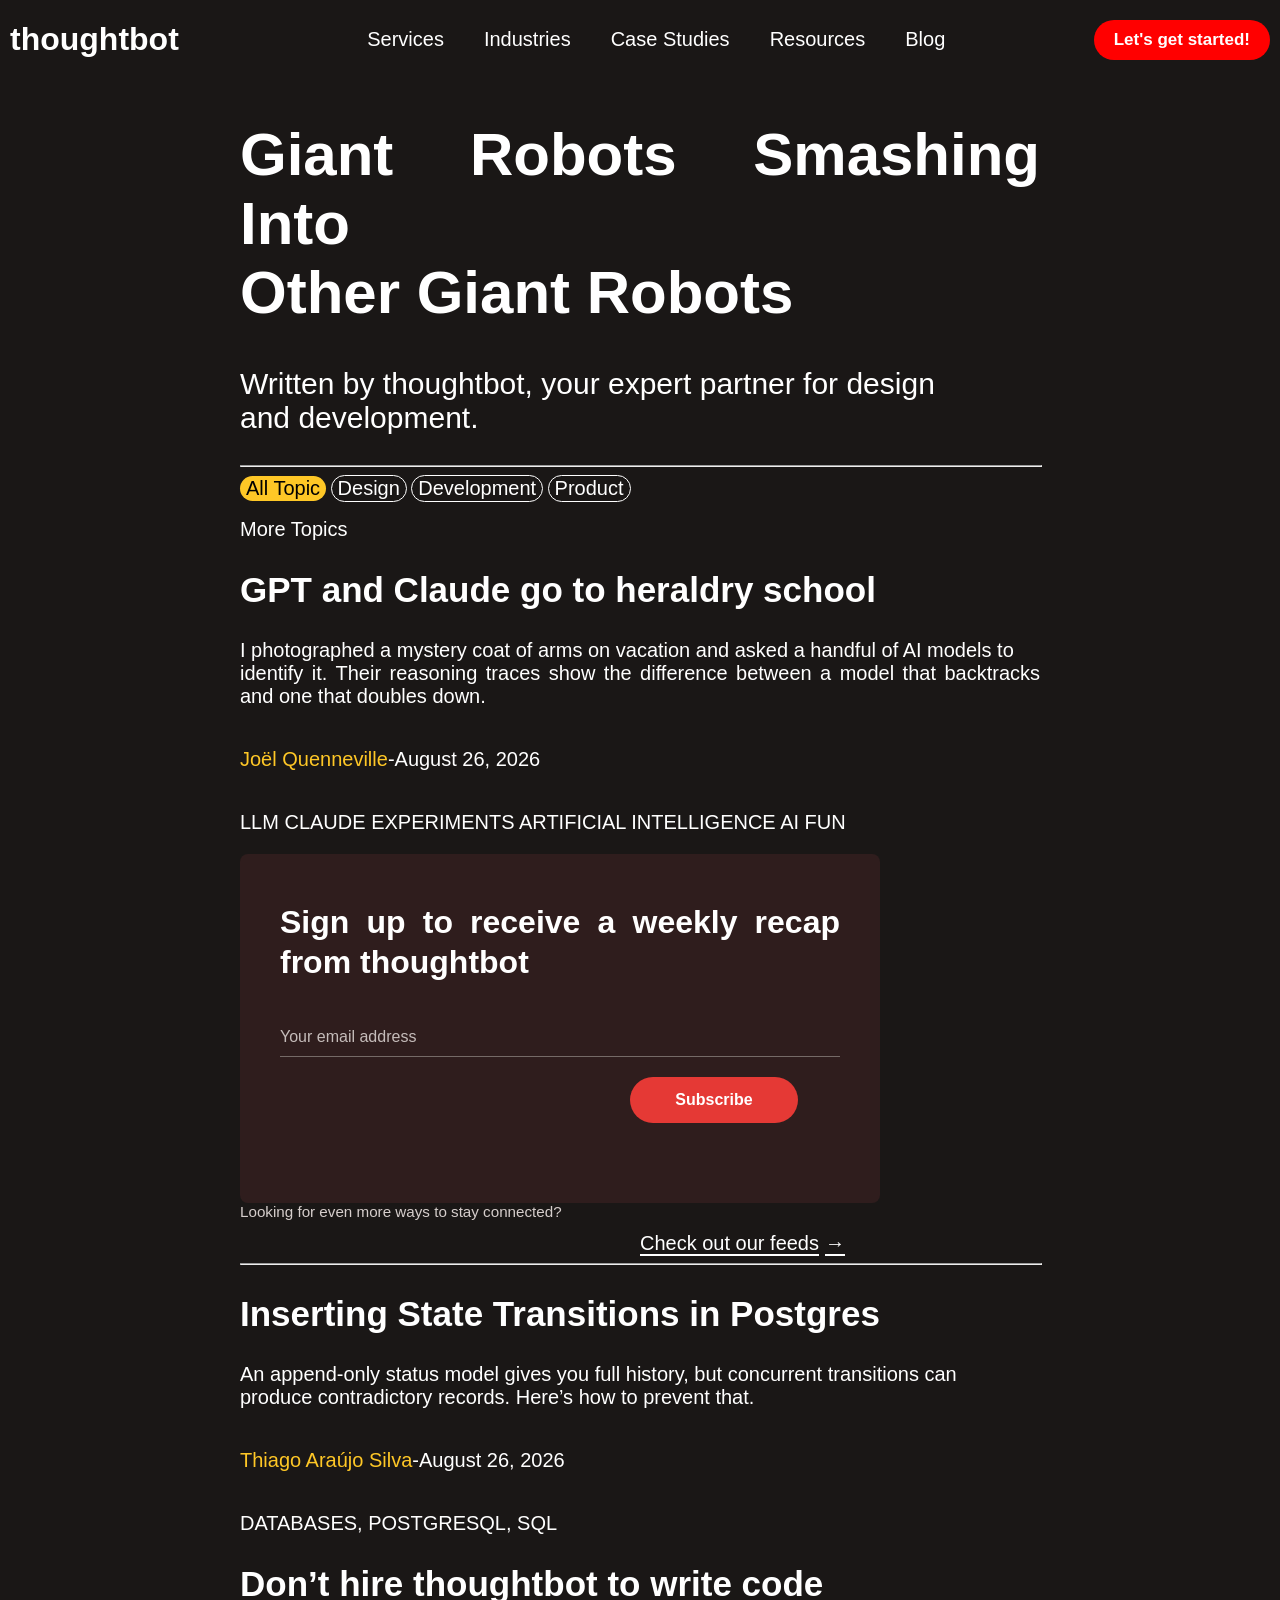
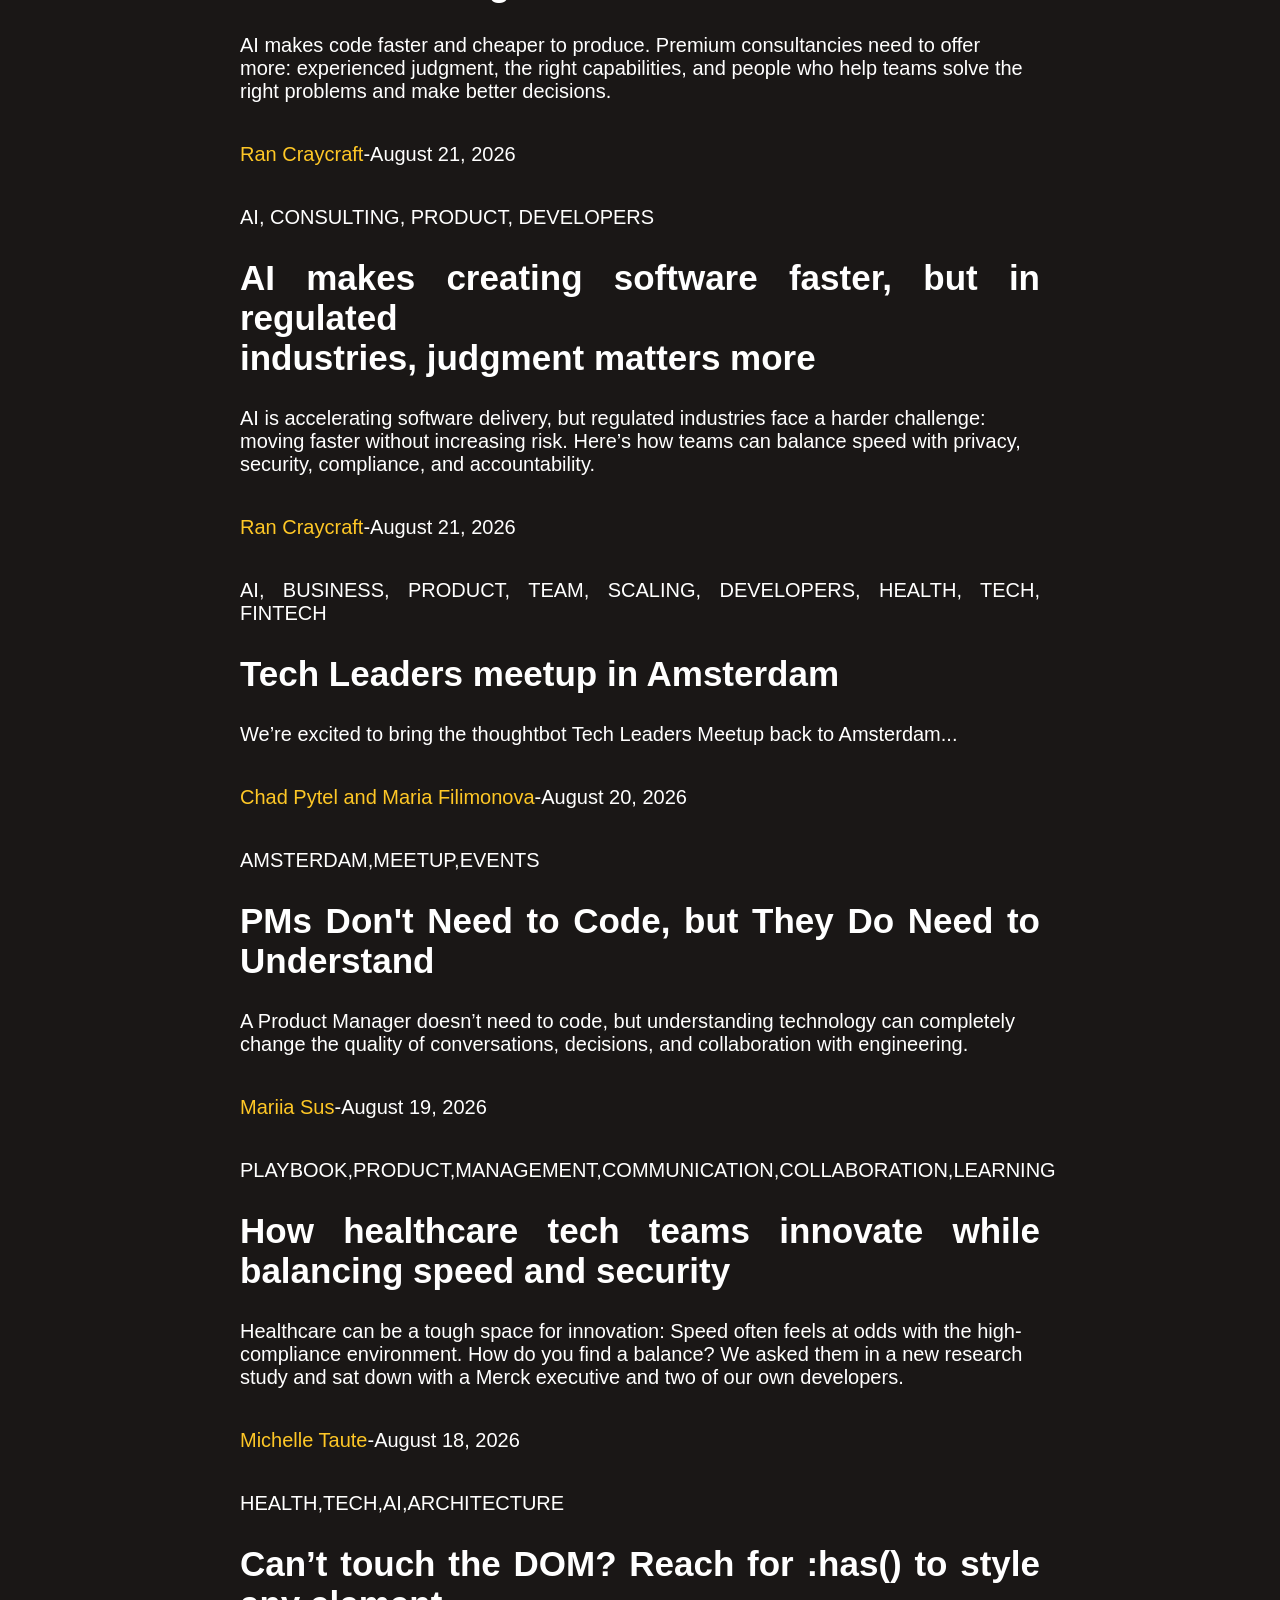
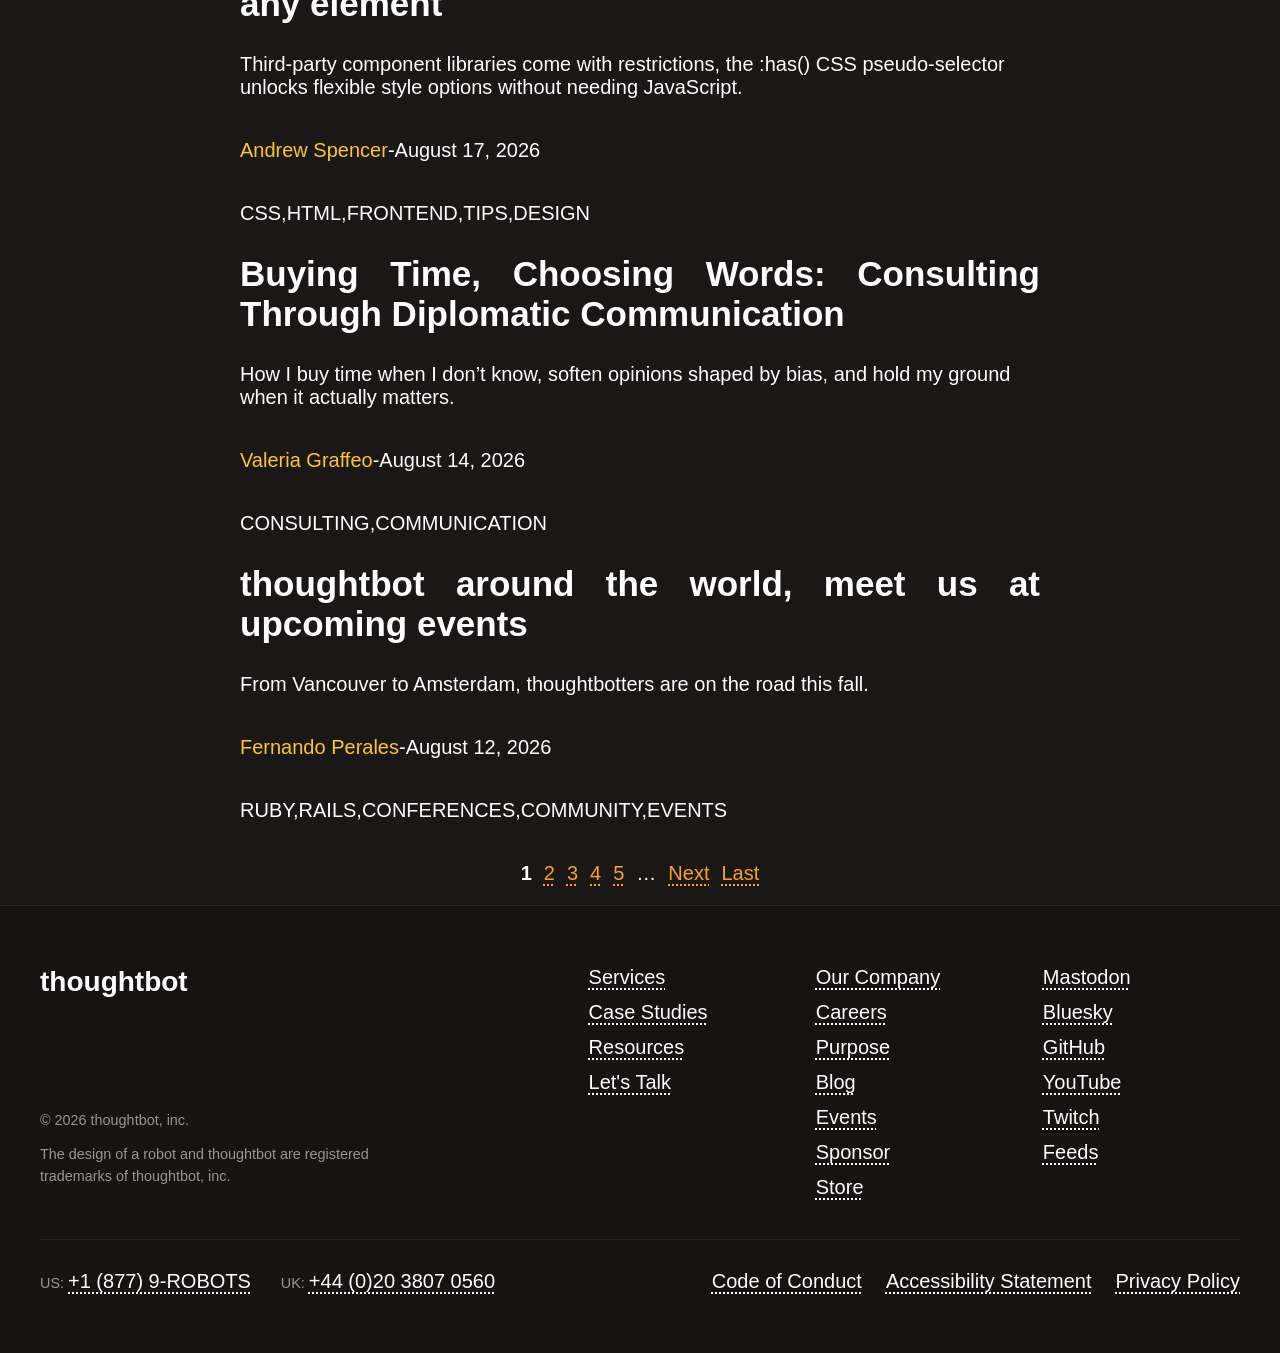
==== blog.html @ 61b196a9 "thoughtbot blog page" ====
<!DOCTYPE html>
<html lang="en">

<head>
  <meta charset="UTF-8">
  <meta name="viewport" content="width=device-width, initial-scale=1.0">
  <title>Document</title>
  <link rel="stylesheet" href="style.css">
</head>

<body>
  <header>
    <div class="header-icon">
      <h1>thoughtbot</h1>
    </div>
    <nav>
      <ul>
        <li><a href="#">Services</a></li>
        <li><a href="#">Industries</a></li>
        <li> <a href="#">Case Studies</a></li>
        <li> <a href="#">Resources</a></li>
        <li> <a href="./blog.html">Blog</a></li>
      </ul>
    </nav>
    <button class="header-bttn">Let's get started!</button>
  </header>
   <div class="container">
  <div class="blog-header">
    <h1>Giant Robots Smashing Into <br> Other Giant Robots</h1>
    <p>Written by thoughtbot, your expert partner for design <br>and development.</p>
  </div>
  <hr class="line">
  <div>
    <button class="blog-bttn1">All Topic</button>
    <button class="blog-bttn">Design</button>
    <button class="blog-bttn">Development</button>
    <button class="blog-bttn">Product</button>
    <p class="blog-txt"><a href="">More Topics</a></p>
  </div>
 
  <div>
    <h2 class="heraldry-txt">GPT and Claude go to heraldry school</h2>
    <p class="heraldry-txt-p">I photographed a mystery coat of arms on vacation and asked a handful of AI models to <br>
      identify it.
      Their reasoning traces show the difference between a model that backtracks and one that doubles down.</p>
    <div class="heraldry">
      <p class="heraldry-txt-0">Joël Quenneville</p>
      <p class="heraldry-txt1"> -August 26, 2026</p>
    </div>
    <p class="heraldry-txt2">LLM CLAUDE EXPERIMENTS ARTIFICIAL INTELLIGENCE AI FUN</p>
  </div>
  <div class="newsletter-card">
    <h2>Sign up to receive a weekly recap from thoughtbot</h2>

    <form class="signup-form">
      <div class="input-group">
        <label for="email" class="sr-only"></label>
        <input type="email" id="email" placeholder="Your email address">
      </div>
      <button type="submit" class="subscribe-btn">Subscribe</button>
    </form>
  </div>
  <div>

    <div class="feeds-footer">
      <span>Looking for even more ways to stay connected?</span>
      <a href="#" class="feeds-link">
        Check out our feeds <span class="arrow">&rarr;</span>
      </a>
    </div>
    <hr class="line2">

    <h2 class="transition-txt">Inserting State Transitions in Postgres</h2>
    <p class="transition-txt-p">An append-only status model gives you full history, but concurrent transitions can <br>
produce contradictory records. Here’s how to prevent that.</p>
    <div class="transition">
      <p class="transition-txt-0">Thiago Araújo Silva</p>
      <p class="transition-txt1"> -August 26, 2026</p>
    </div>
    <p class="heraldry-txt2">DATABASES, POSTGRESQL, SQL</p>

 <h2 class="transition-txt">Don’t hire thoughtbot to write code</h2>
    <p class="transition-txt-p">AI makes code faster and cheaper to produce. Premium consultancies need to offer <br>
more: experienced judgment, the right capabilities, and people who help teams solve the <br>
 right problems and make better decisions.</p>
    <div class="transition">
      <p class="transition-txt-0">Ran Craycraft</p>
      <p class="transition-txt1"> -August 21, 2026</p>
    </div>
    <p class="heraldry-txt2">AI, CONSULTING, PRODUCT, DEVELOPERS</p>

 <h2 class="transition-txt">AI makes creating software faster, but in regulated <br> industries, judgment matters more</h2>
    <p class="transition-txt-p">AI is accelerating software delivery, but regulated industries face a harder challenge: <br>
 moving faster without increasing risk. Here’s how teams can balance speed with privacy, <br>
 security, compliance, and accountability.</p>
    <div class="transition">
      <p class="transition-txt-0">Ran Craycraft</p>
      <p class="transition-txt1"> -August 21, 2026</p>
    </div>
    <p class="heraldry-txt2">AI, BUSINESS, PRODUCT, TEAM, SCALING, DEVELOPERS, HEALTH, TECH, FINTECH</p>

    <h2 class="transition-txt">Tech Leaders meetup in Amsterdam</h2>
    <p class="transition-txt-p">We’re excited to bring the thoughtbot Tech Leaders Meetup back to Amsterdam...</p>
    <div class="transition">
      <p class="transition-txt-0">Chad Pytel and Maria Filimonova </p>
      <p class="transition-txt1"> -August 20, 2026</p>
    </div>
    <p class="heraldry-txt2">AMSTERDAM,MEETUP,EVENTS</p>

    <h2 class="transition-txt">PMs Don't Need to Code, but They Do Need to Understand</h2>
    <p class="transition-txt-p">A Product Manager doesn’t need to code, but understanding technology can completely <br>
change the quality of conversations, decisions, and collaboration with engineering.
</p>
    <div class="transition">
      <p class="transition-txt-0">Mariia Sus</p>
      <p class="transition-txt1"> -August 19, 2026</p>
    </div>
    <p class="heraldry-txt2">PLAYBOOK,PRODUCT,MANAGEMENT,COMMUNICATION,COLLABORATION,LEARNING</p>

    <h2 class="transition-txt">How healthcare tech teams innovate while balancing speed and security</h2>
    <p class="transition-txt-p">Healthcare can be a tough space for innovation: Speed often feels at odds with the high- <br>
compliance environment. How do you find a balance? We asked them in a new research <br>
study and sat down with a Merck executive and two of our own developers.</p>
    <div class="transition">
      <p class="transition-txt-0">Michelle Taute</p>
      <p class="transition-txt1"> -August 18, 2026</p>
    </div>
    <p class="heraldry-txt2">HEALTH,TECH,AI,ARCHITECTURE</p>

    <h2 class="transition-txt">Can’t touch the DOM? Reach for :has() to style any element</h2>
    <p class="transition-txt-p">Third-party component libraries come with restrictions, the :has() CSS pseudo-selector <br>
 unlocks flexible style options without needing JavaScript.</p>
    <div class="transition">
      <p class="transition-txt-0">Andrew Spencer</p>
      <p class="transition-txt1"> -August 17, 2026</p>
    </div>
    <p class="heraldry-txt2">CSS,HTML,FRONTEND,TIPS,DESIGN</p>

    <h2 class="transition-txt">Buying Time, Choosing Words: Consulting Through Diplomatic Communication</h2>
    <p class="transition-txt-p">How I buy time when I don’t know, soften opinions shaped by bias, and hold my ground <br>
when it actually matters.</p>
    <div class="transition">
      <p class="transition-txt-0">Valeria Graffeo</p>
      <p class="transition-txt1"> -August 14, 2026</p>
    </div>
    <p class="heraldry-txt2">CONSULTING,COMMUNICATION</p>

    <h2 class="transition-txt">thoughtbot around the world, meet us at upcoming events</h2>
    <p class="transition-txt-p">From Vancouver to Amsterdam, thoughtbotters are on the road this fall.</p>
    <div class="transition">
      <p class="transition-txt-0">Fernando Perales</p>
      <p class="transition-txt1"> -August 12, 2026</p>
    </div>
    <p class="heraldry-txt2">RUBY,RAILS,CONFERENCES,COMMUNITY,EVENTS</p>
  </div>

  <nav class="pagination-container">
  <ul class="pagination">
    <li class="page-item active" aria-current="page">
      <span class="page-link">1</span>
    </li>
    <li class="page-item">
      <a href="#" class="page-link">2</a>
    </li>
    <li class="page-item">
      <a href="#" class="page-link">3</a>
    </li>
    <li class="page-item">
      <a href="#" class="page-link">4</a>
    </li>
    <li class="page-item">
      <a href="#" class="page-link">5</a>
    </li>
    <li class="page-item ellipsis" aria-hidden="true">
      <span>…</span>
    </li>
    <li class="page-item">
      <a href="#" class="page-link">Next</a>
    </li>
    <li class="page-item">
      <a href="#" class="page-link">Last</a>
    </li>
  </ul>
</nav>
 </div>
<footer class="site-footer">
  <div class="footer-container">
    <div class="footer-brand">
      <div class="brand-logo">
        <span class="brand-name">thoughtbot</span>
      </div>
      <div class="footer-legal">
        <p>&copy; 2026 thoughtbot, inc.</p>
        <p>The design of a robot and thoughtbot are registered trademarks of thoughtbot, inc.</p>
      </div>
    </div>

    <div class="footer-nav-columns">
      <ul class="footer-links">
        <li><a href="#">Services</a></li>
        <li><a href="#">Case Studies</a></li>
        <li><a href="#">Resources</a></li>
        <li><a href="#">Let's Talk</a></li>
      </ul>
      <ul class="footer-links">
        <li><a href="#">Our Company</a></li>
        <li><a href="#">Careers</a></li>
        <li><a href="#">Purpose</a></li>
        <li><a href="#">Blog</a></li>
        <li><a href="#">Events</a></li>
        <li><a href="#">Sponsor</a></li>
        <li><a href="#">Store</a></li>
      </ul>
      <ul class="footer-links">
        <li><a href="#">Mastodon</a></li>
        <li><a href="#">Bluesky</a></li>
        <li><a href="#">GitHub</a></li>
        <li><a href="#">YouTube</a></li>
        <li><a href="#">Twitch</a></li>
        <li><a href="#">Feeds</a></li>
      </ul>
    </div>
    <div class="footer-bottom-info">
      <div class="phone-numbers">
        <span>US: <a href="">+1 (877) 9-ROBOTS</a></span>
        <span>UK: <a href="">+44 (0)20 3807 0560</a></span>
      </div>
      <div class="policy-links">
        <a href="#">Code of Conduct</a>
        <a href="#">Accessibility Statement</a>
        <a href="#">Privacy Policy</a>
      </div>
    </div>

 
</footer>
</body>
</html>
---- style.css ----
body {
    background-color: rgb(64, 36, 36);
}

header {
    display: flex;
    justify-content: space-between;
    align-items: center;
    margin: 0px 10px;

}
.header-icon{
    color: white;
}

ul {
    display: flex;
    gap: 40px;
    text-decoration: none;
}

li, a {
    color: white;
    text-decoration: none;
    font-size: 20px;
    font-size: bold;
    list-style-type: none;
}

.header-bttn {
    background-color: red;
    border-radius: 30px;
    padding: 10px 20px 10px 20px;
    /* width: 150px; */
    color: white;
    font-weight: bold;
    border: none;
    font-size: 17px;

}
.container{
    width: 100%;
    text-align: left;
    margin-bottom: 20px;
    max-width: 800px;
    margin: 0 auto;
    text-align: justify;
}

.hero-section {
    color: white;
    display: flex;
    justify-content: space-between;
    padding: 20px;
    align-items: center;
}

.hero-section-txt {
    width: 600px;
    align-items: center;
}

.hero-section-txt1 {
    font-size: 50px;
    margin: 0;
}

.hero-section-txt2 {
    font-size: 25px;
}

.hero-section-bttn {
    background-color: red;
    border-radius: 30px;
    padding: 15px;
    width: 150px;
    color: white;
    font-weight: bold;
    border: none;
    font-size: 17px;
}

.hero-section-images {
    display: flex;
    align-items: center;
    gap: 20px;
    margin-left : 0px;
}

.image1 {
    height: 250px;
    width: 250px;
    user-select: none;

}

.hero-section-images1 {
    padding-bottom: 100px;
}
.hero-section-images1{
    margin: 0;
}.casehead{
    color: white;
    font-size: larger;
}
.casestudy-image{
display: flex;
font-size: 25px;
color: white;
}
.firstsection{
    background-color:#1f1313;
    display: flex;
    justify-content: space-between;
    gap: 60px;
}
.CloseKnit{
    width: 50%;
}
.CloseKnit-head{
    color: white;
}
.CloseKnit-bttn{
border-radius: 30px;
color: rgb(6, 57, 6);
}
.CloseKnit-bttn2{
    border-radius: 30px;
    border-color: rgb(40, 181, 209);
    background: transparent;
    color: rgb(61, 219, 243);
    border: 2px solid rgb(61, 216, 216);
    font-size: 20px;
    font-weight: 100;
}
.CloseKnit-txt{
    color: white;
    font-size: 20px;
}
.CloseKnit-txt3{
width: 50%;
color: white;
font-size:20px;
}
.person{
    display: flex;
    align-items: center;
    gap: 15px;
    margin-top: 30px;
}
.txt3-image{
    width: 70px;
    height: 70px;
    object-fit: cover;
    border-radius: 10px;
}
.txt3-image-info{
    margin: 0;
    font-size: 19px;
}
    .person-info p{
     margin: 5px 0 0;       
    font-size: 15px;   
}
.blog-header{
color: white;
font-size: 30px;
}
.blog-header p{
font-size: 30px;
}
.line{
    width: 100%;
}
.blog-bttn1{
    background-color: #fec726;
    color: black;
    border-radius: 30px;
    font-size: 20px;
    font-weight: 100px;
    border: none;
}
.blog-bttn{
border-radius: 30px;
    border-color: white;
    background: transparent;
    color:white;
    border: 1px solid white;
    font-size: 20px;
    font-weight: 100;
}
.blog-txt{
text-decoration: 5px dotted white;
}
.heraldry-txt{
color: white;
font-size:35px ;
}
.heraldry{
    display: flex;
}
.heraldry-txt-p{
color: white;
font-size: 20px;
font-weight: 100;
}

.heraldry-txt-0{
color: #fec726;
font-size: 20px;
}
.heraldry-txt1{
color: white;
font-size: 20px;
}
.heraldry-txt2{
color: white;
font-size: 20px;
font-weight: 500;
}
.newsletter-card{
 background-color: #2f1d1d;
  border-radius: 8px;
  padding: 48px 40px 32px;
  max-width: 640px;
  width: 100%;
  box-sizing: border-box;
}
.newsletter-card h2 {
  font-size: 2rem;
  font-weight: 700;
  line-height: 1.25;
  margin: 0 0 36px 0;
  color: #ffffff;
}
.signup-form {
  display: flex;
  align-items: flex-end;
  gap: 20px;
  margin-bottom: 48px;
}
.signup-form input[type="email"] {
  width: 100%;
  background: transparent;
  border: none;
  border-bottom: 1px solid #756a67;
  padding: 10px 0;
  font-size: 1rem;
  color: #ffffff;
  outline: none;
}

.signup-form input[type="email"]::placeholder {
  color: #c5bcba;
}

.signup-form input[type="email"]:focus {
  border-bottom-color: #ffffff;
}
.subscribe-btn {
  background-color: #e53935;
  color: #ffffff;
  border: none;
  border-radius: 24px;
  padding: 14px 28px;
  font-size: 1rem;
  font-weight: 600;
  cursor: pointer;
  white-space: nowrap;
}
.feeds-footer {
  display: flex;
  align-items: center;
  justify-content: space-between;
  flex-wrap: wrap;
  gap: 12px;
  font-size: 0.95rem;
  color: #d6cecc;
}
  .signup-form {
    flex-direction: column;
    align-items: stretch;
  }
  
  .subscribe-btn {
    width: 30%;
    margin-left: 350px;
  }

  .feeds-footer {
    flex-direction: column;
    align-items: flex-start;
  }
  .feeds-link {
  color: #ffffff;
  text-decoration: underline;
  text-underline-offset: 4px;
  display: inline-flex;
  align-items: center;
  gap: 6px;
  font-weight: 500;
  margin:0px 0px 0px 400px;
}
.line2{
    width: 100%;
}
.transition-txt{
color: white;
font-size:35px ;
}
.transition{
    display: flex;
}
.transition-txt-p{
color: white;
font-size: 20px;
font-weight: 100;
}
.transition-txt-0{
color: #fec726;
font-size: 20px;
}
.transition-txt1{
color: white;
font-size: 20px;
}
.transition-txt2{
color: white;
font-size: 20px;
font-weight: 500;
}
.pagination-container {
  display: flex;
  justify-content: center;
  padding: 20px 0;
}
.pagination {
  display: flex;
  align-items: center;
  list-style: none;
  margin: 0;
  padding: 0;
  gap: 12px;
}
.page-item {
  display: inline-flex;
  align-items: center;
}
.page-link {
  color: #f7a223; 
  text-decoration: underline;
  text-decoration-style: dotted; 
  text-underline-offset: 4px;
  font-size: 1.25rem;
  font-weight: 500;
}
.page-item.active .page-link {
  color: white;
  text-decoration: none;
  font-weight: 700;
  cursor: default;
}
body {
  background-color: #1a1716;
  font-family: -apple-system, BlinkMacSystemFont, "Segoe UI", Roboto, Helvetica, Arial, sans-serif;
  color: #c5bcba;
  margin: 0;
}

.site-footer {
  background-color: #161312;
  border-top: 1px solid #2d2624;
  padding: 60px 40px;
  color: #ffffff;
}

.footer-container {
  max-width: 1200px;
  margin: 0 auto;
  display: grid;
  grid-template-columns: 1.5fr 2fr;
  grid-template-rows: auto auto;
  gap: 40px 60px;
}
.footer-brand {
  display: flex;
  flex-direction: column;
  justify-content: space-between;
}

.brand-logo {
  display: flex;
  align-items: center;
  gap: 12px;
  font-size: 1.75rem;
  font-weight: 700;
  color: #ffffff;
  margin-bottom: 40px;
}

.footer-legal p {
  margin: 0 0 12px 0;
  font-size: 0.9rem;
  line-height: 1.5;
  color: #9e9390;
  max-width: 380px;
}
.footer-nav-columns {
  display: grid;
  grid-template-columns: repeat(3, 1fr);
  gap: 30px;
}

.footer-links {
  list-style: none;
  margin: 0;
  padding: 0;
  display: flex;
  flex-direction: column;
  gap: 12px;
}

.footer-links a {
  color: #ffffff;
  text-decoration: underline;
  text-decoration-style: dotted;
  text-underline-offset: 4px;
  font-size: 0.95srem;
}

.footer-links a:hover {
  opacity: 0.7;
}
.footer-bottom-info {
  grid-column: 1 / -1;
  display: flex;
  justify-content: space-between;
  align-items: center;
  border-top: 1px solid #2d2624;
  padding-top: 30px;
  font-size: 0.9rem;
  flex-wrap: wrap;
  gap: 20px;
}

.phone-numbers {
  display: flex;
  gap: 30px;
}

.phone-numbers span {
  color: #9e9390;
}

.phone-numbers a {
  color: #ffffff;
  text-decoration: underline;
  text-decoration-style: dotted;
  text-underline-offset: 4px;
}

.policy-links {
  display: flex;
  gap: 24px;
  flex-wrap: wrap;
}

.policy-links a {
  color: #ffffff;
  text-decoration: underline;
  text-decoration-style: dotted;
  text-underline-offset: 4px;
}
 {
  .footer-container {
    grid-template-columns: 1fr;
    gap: 40px;
  }
  
  .footer-nav-columns {
    grid-template-columns: repeat(2, 1fr);
  }
  
  .footer-bottom-info {
    flex-direction: column;
    align-items: flex-start;
  }
}
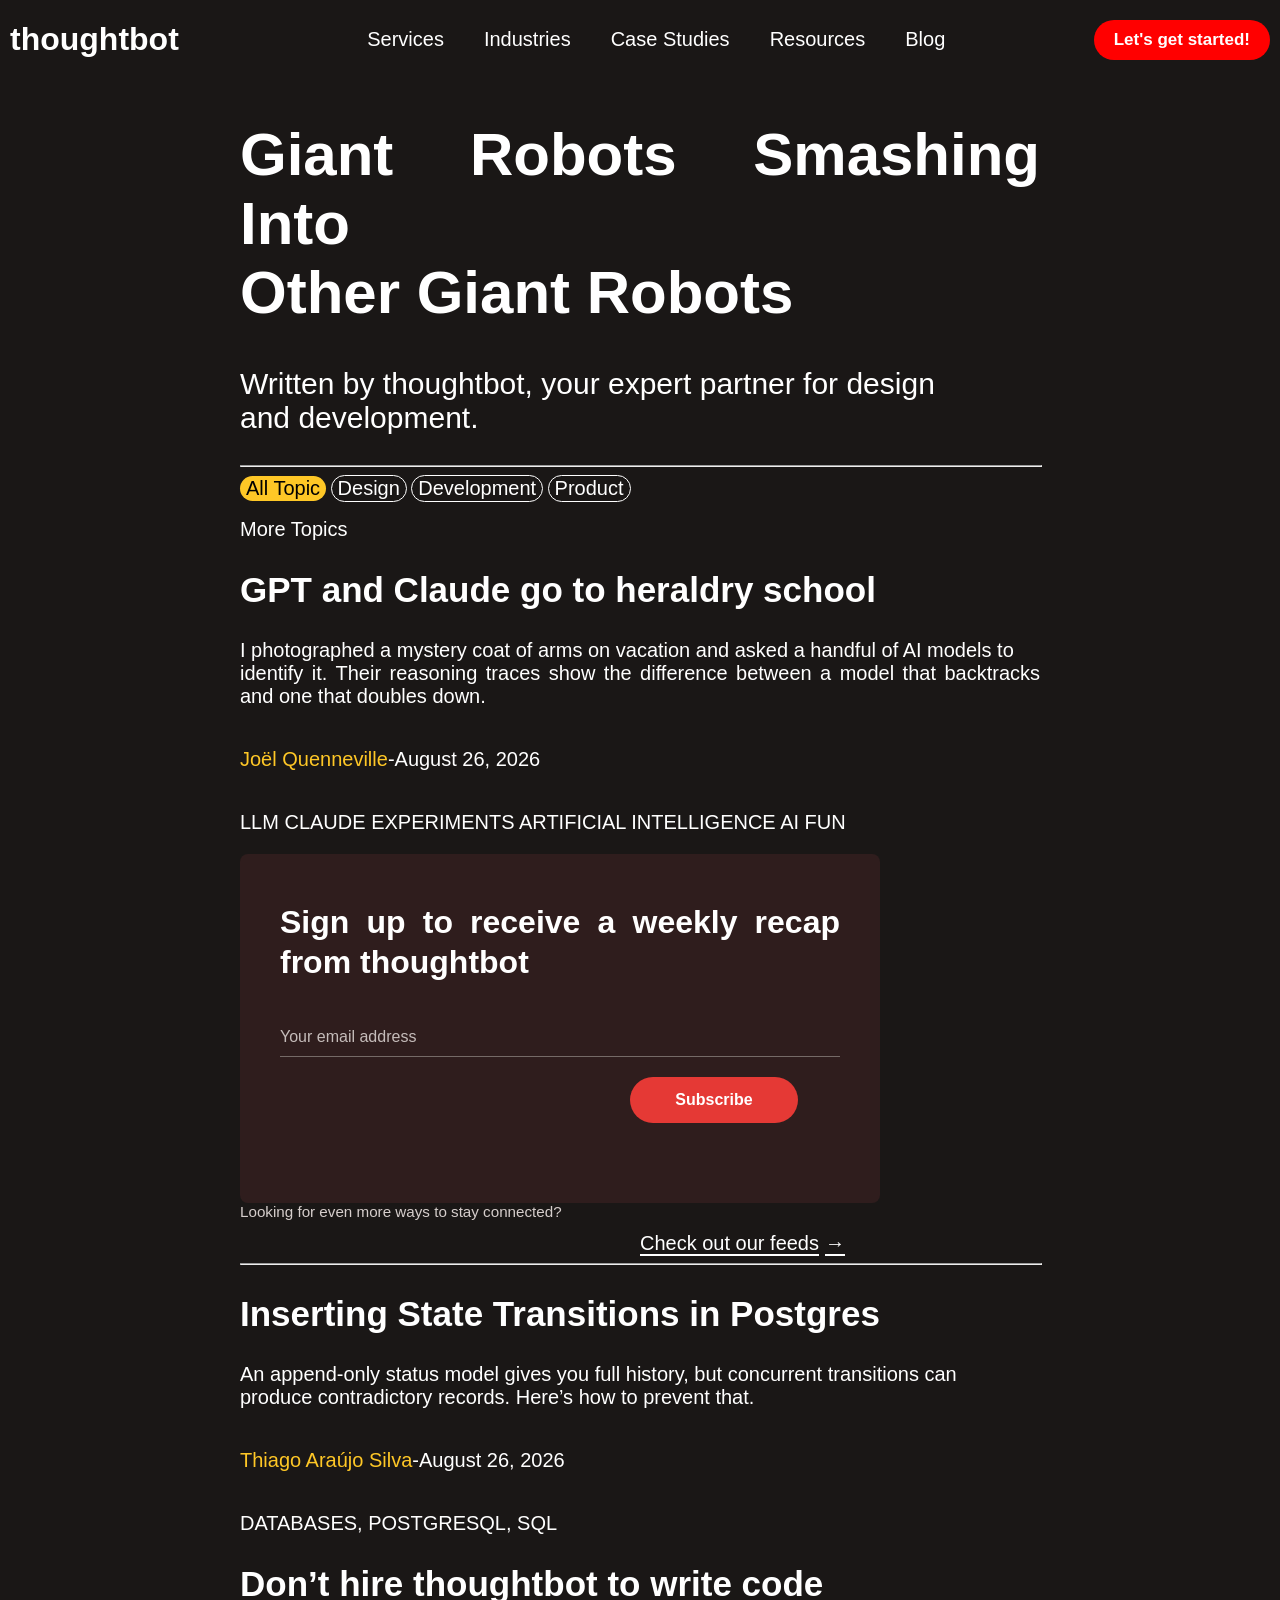
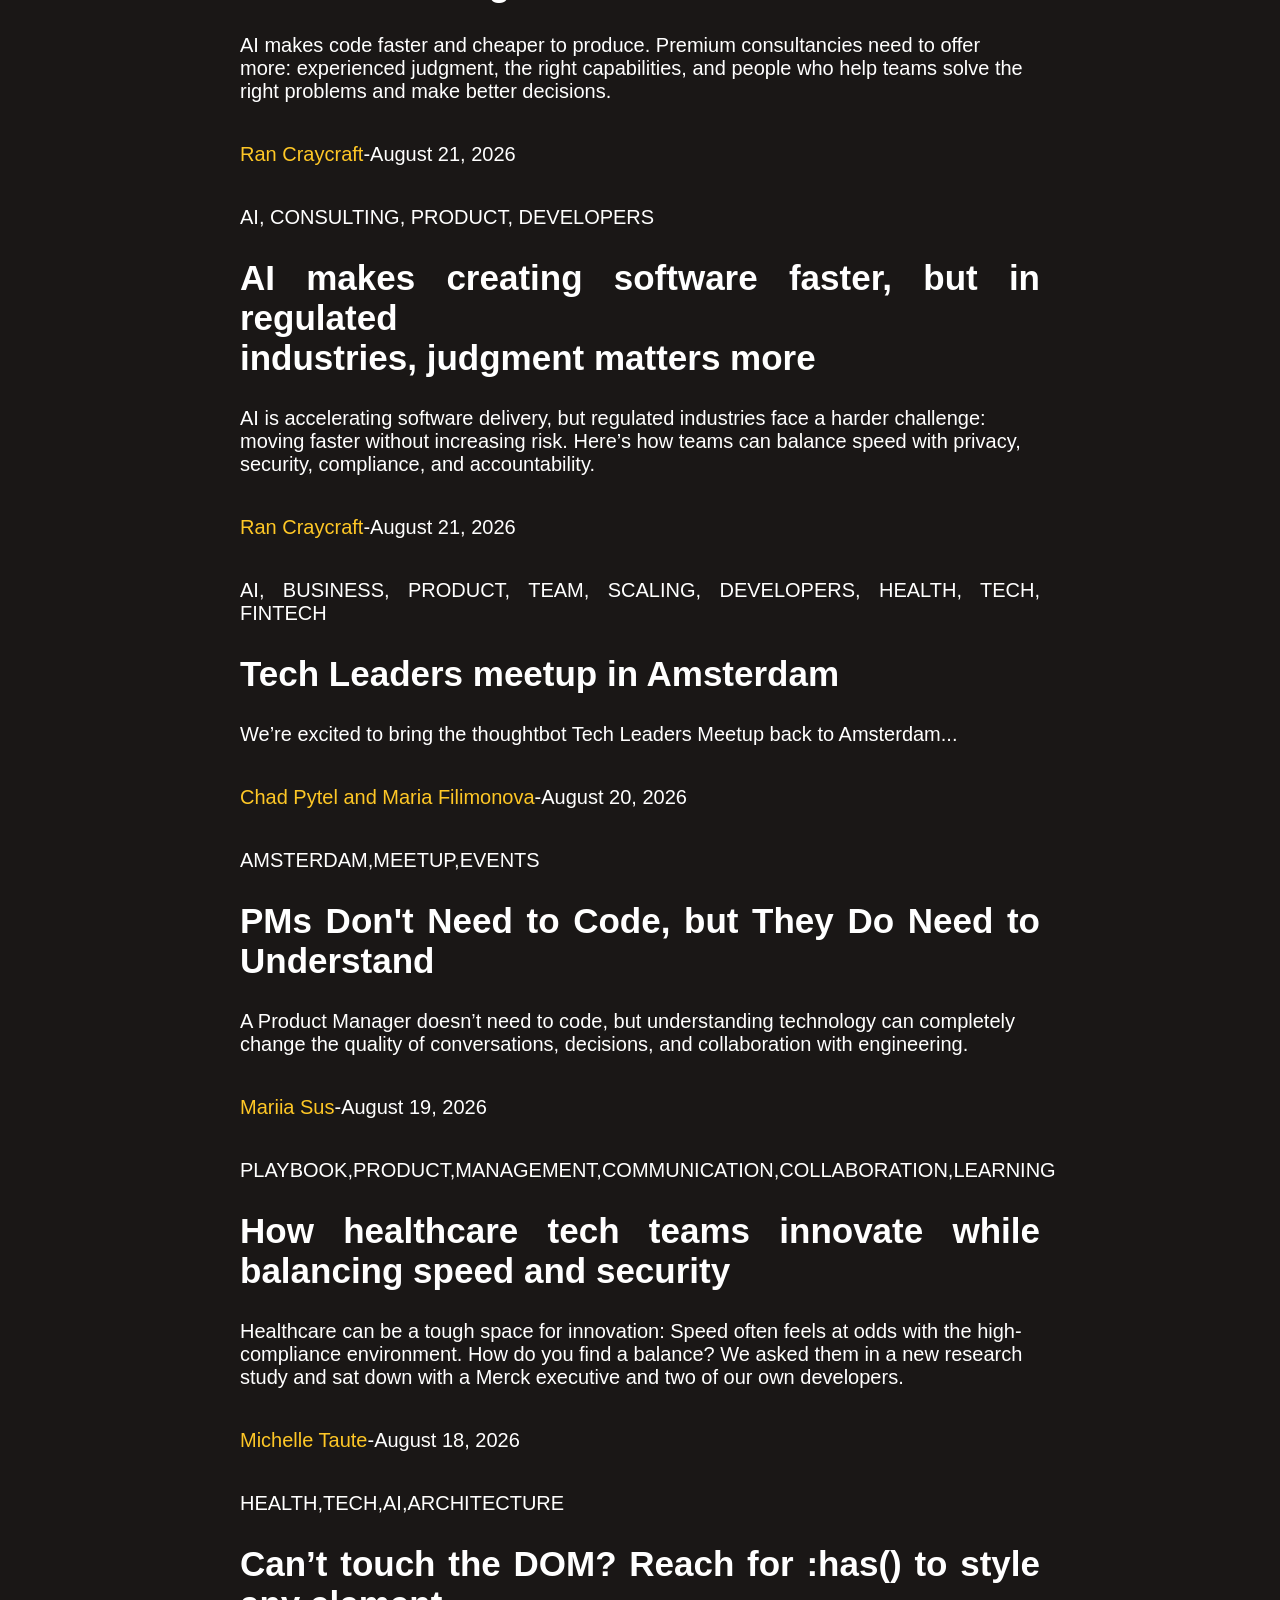
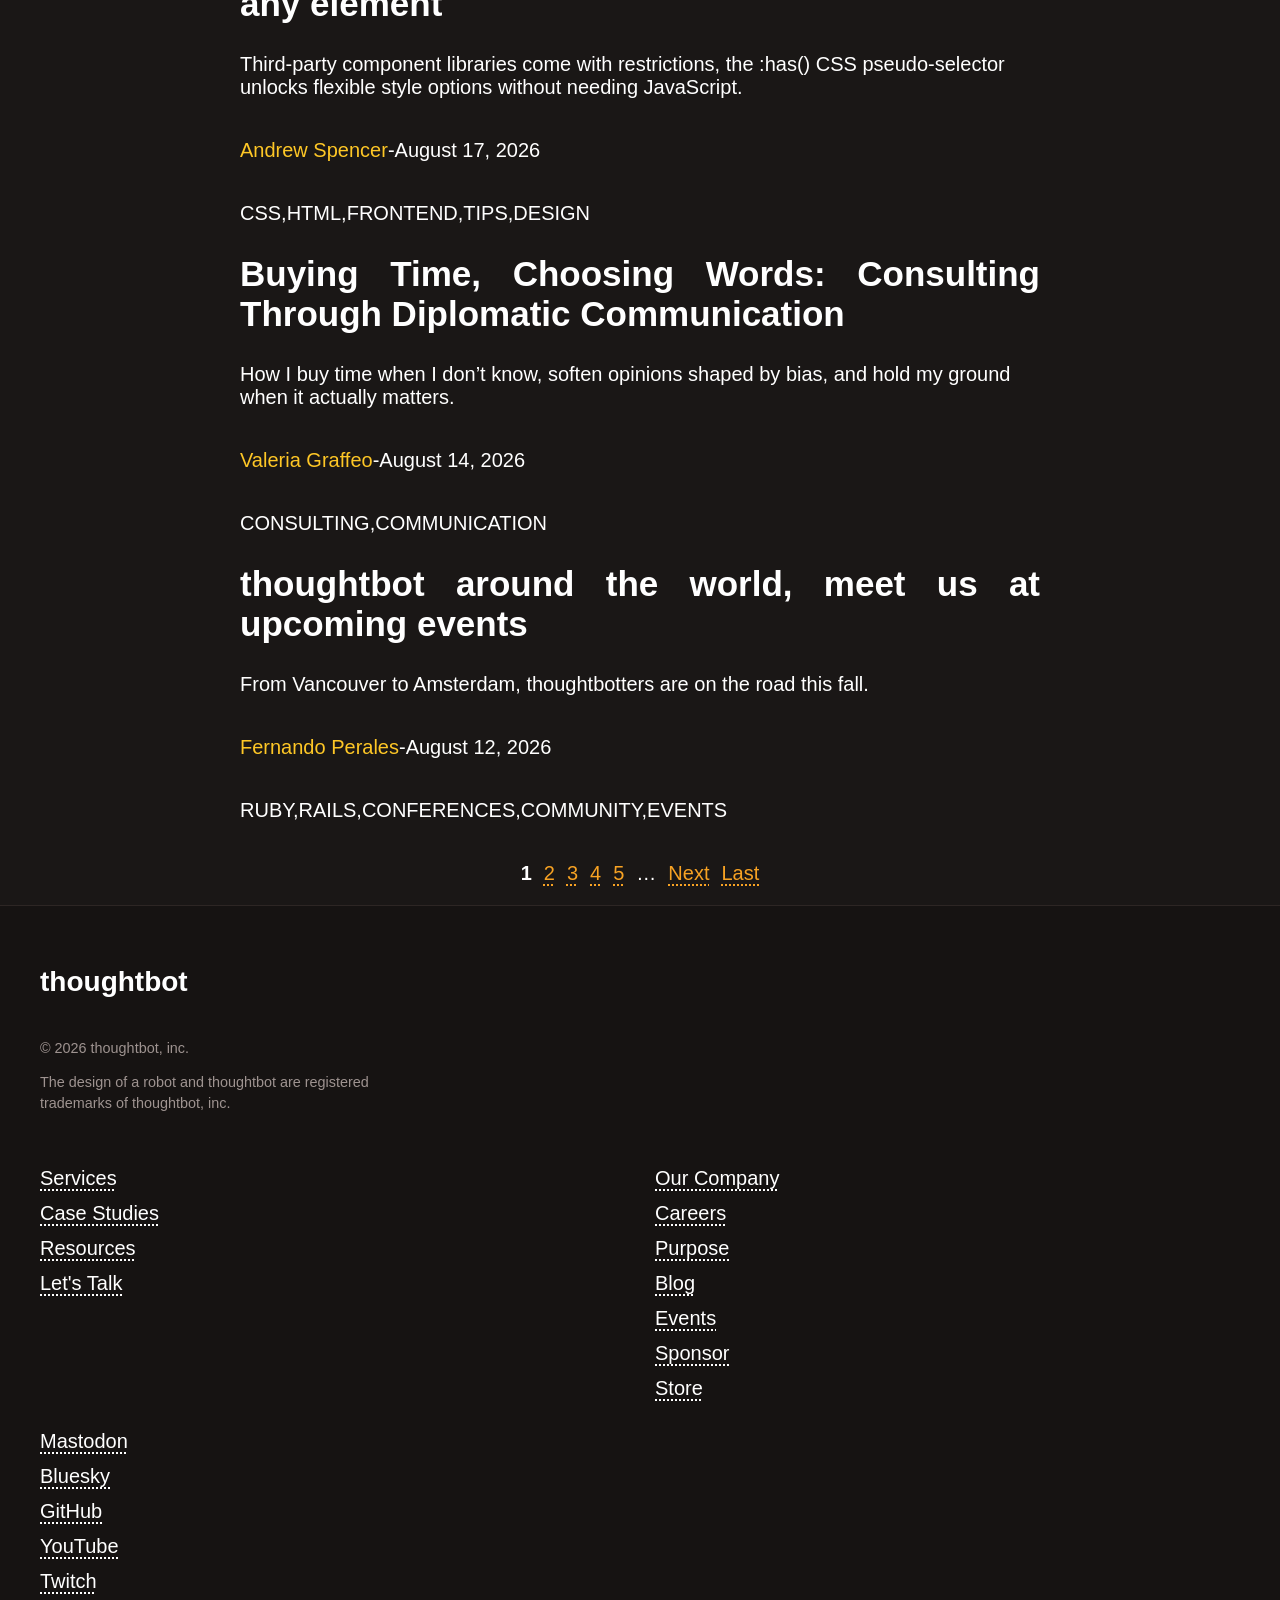
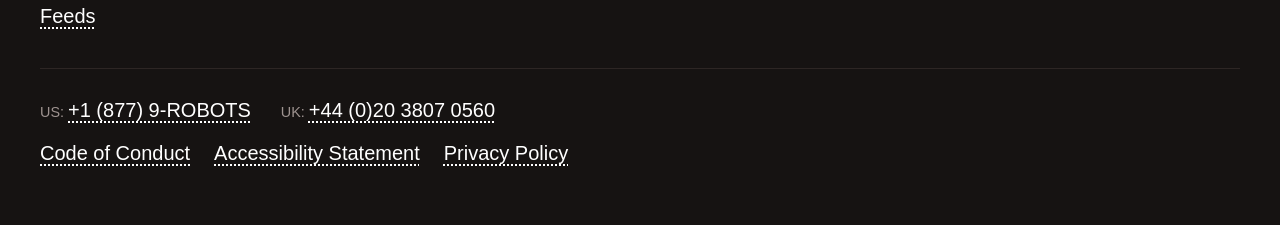
==== commit f0bc9b81: "removed an error under style.css" ====
--- a/blog.html
+++ b/blog.html
@@ -4,7 +4,7 @@
 <head>
   <meta charset="UTF-8">
   <meta name="viewport" content="width=device-width, initial-scale=1.0">
-  <title>Document</title>
+  <title>Blog page</title>
   <link rel="stylesheet" href="style.css">
 </head>
 
--- a/style.css
+++ b/style.css
@@ -471,7 +471,7 @@
   text-decoration-style: dotted;
   text-underline-offset: 4px;
 }
- {
+ 
   .footer-container {
     grid-template-columns: 1fr;
     gap: 40px;
@@ -485,4 +485,3 @@
     flex-direction: column;
     align-items: flex-start;
   }
-}
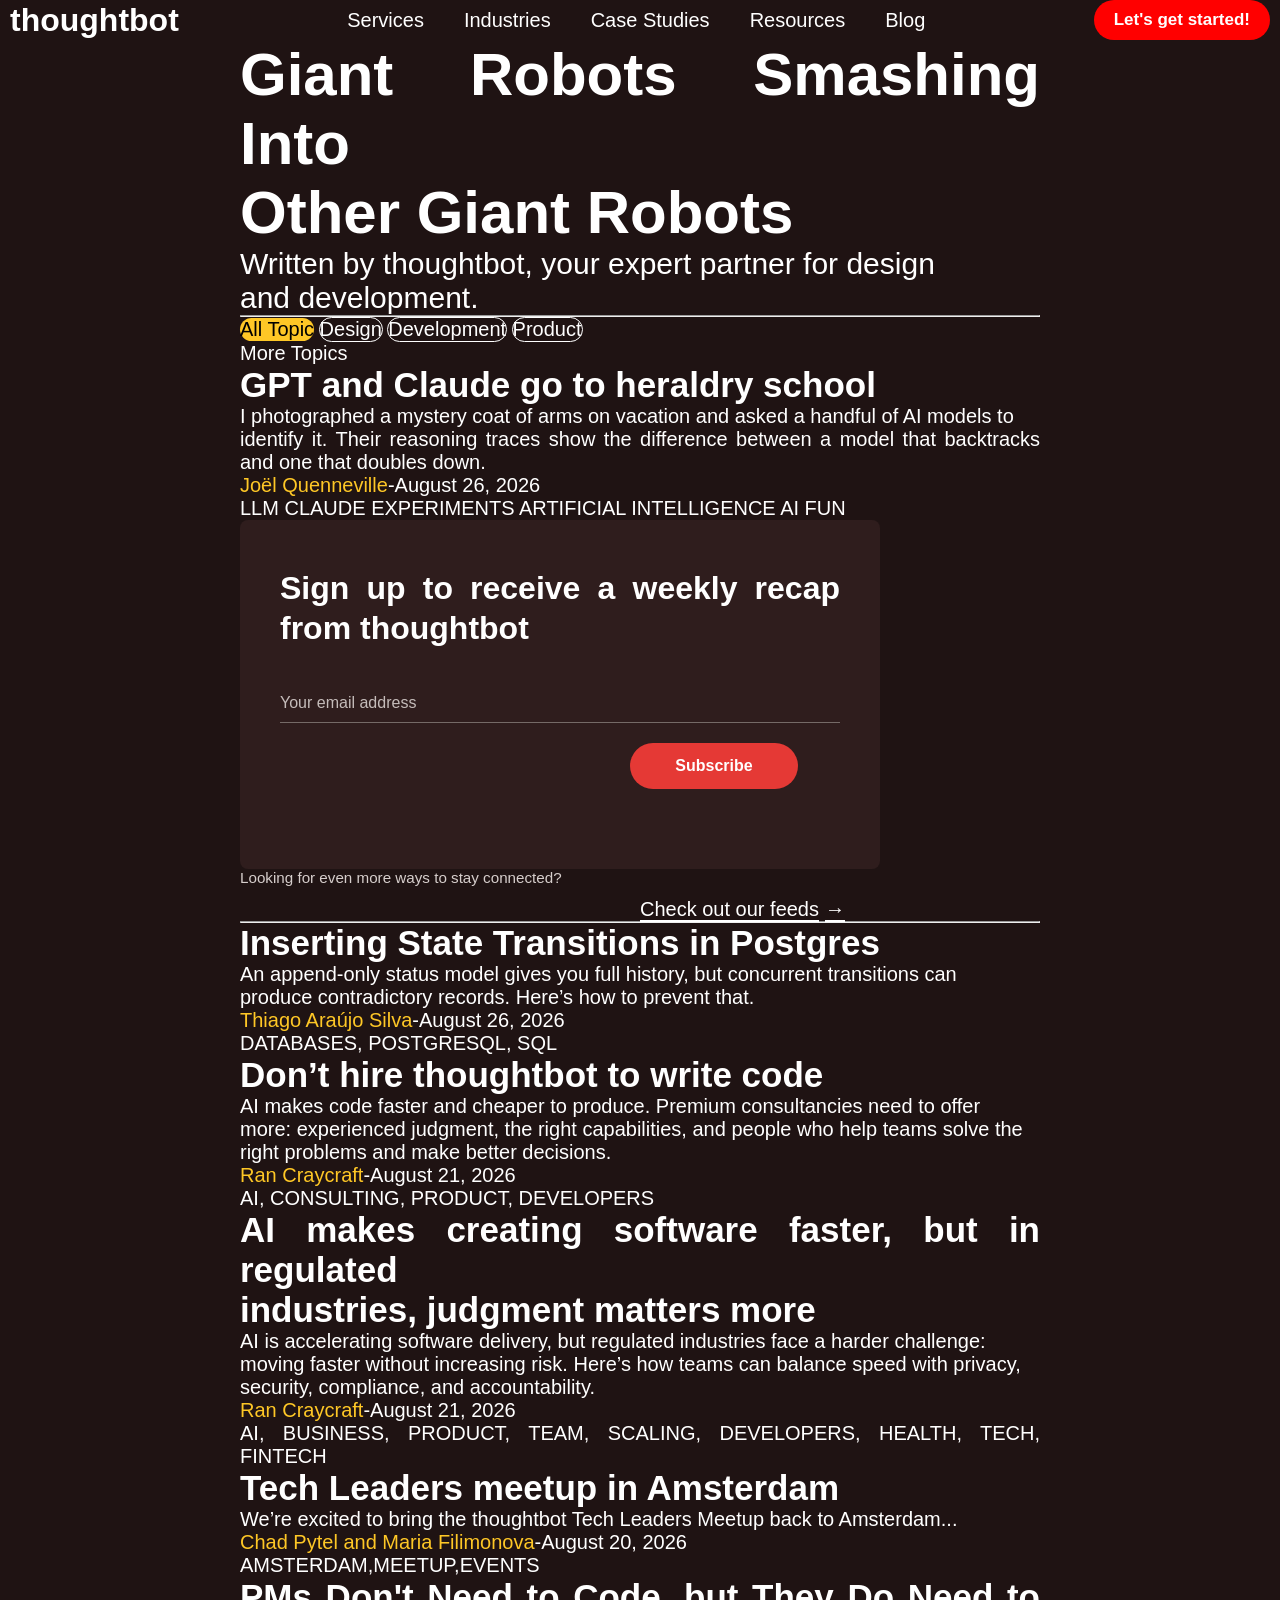
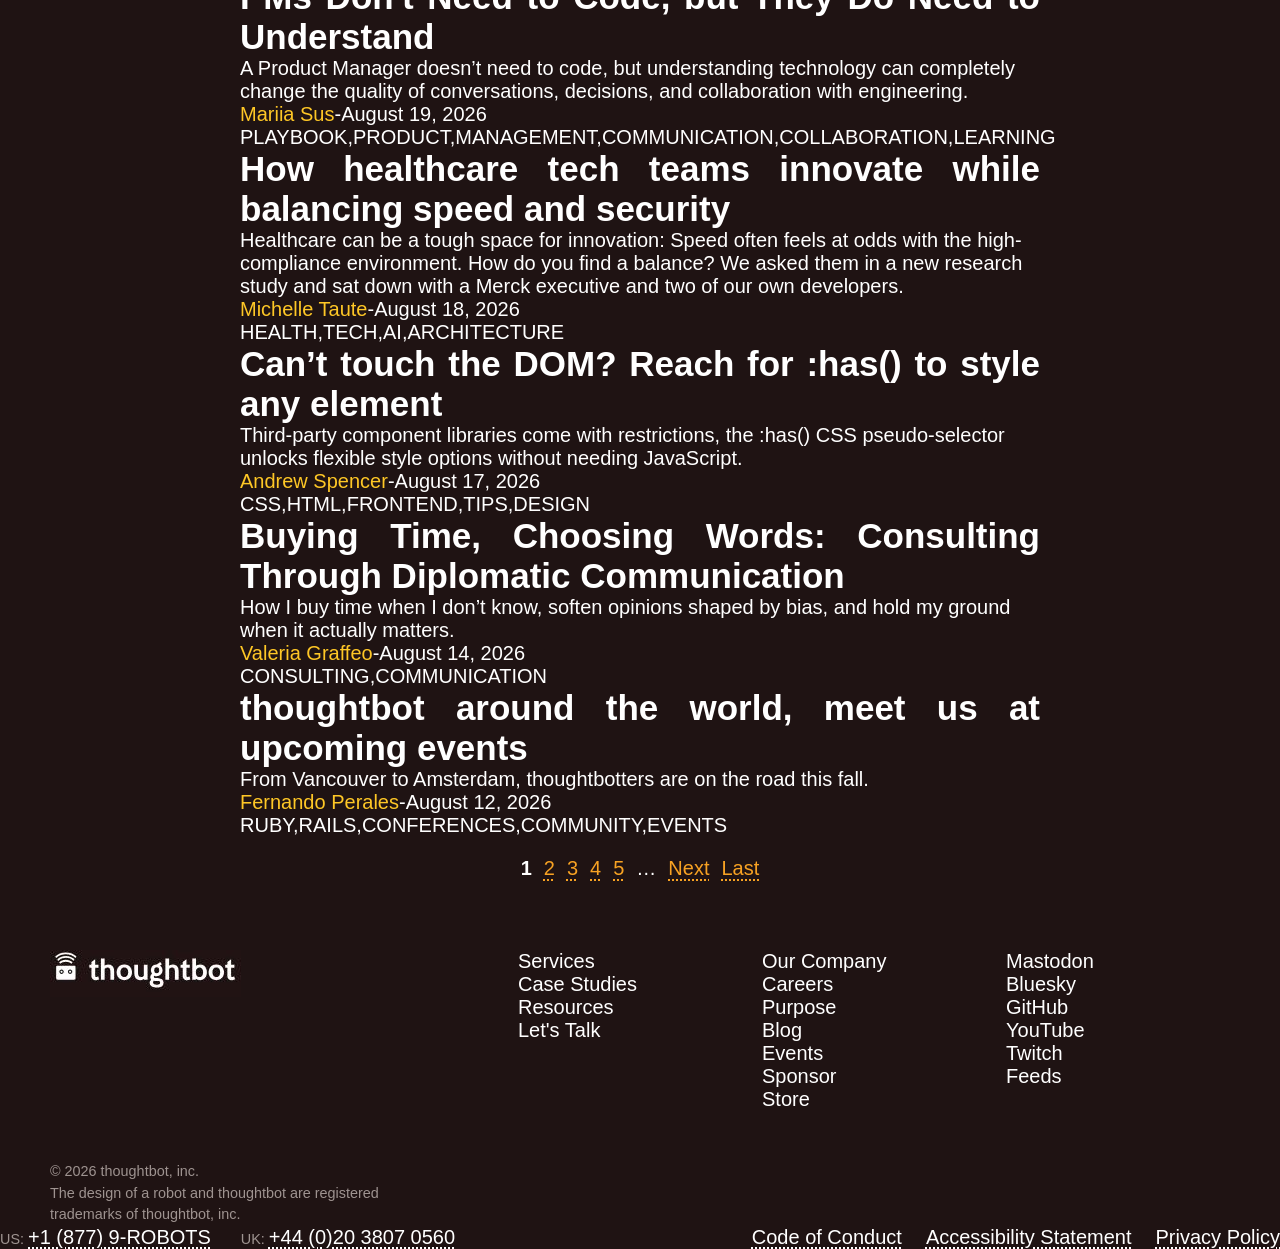
==== commit 08fea2b0: "footer editing" ====
--- a/blog.html
+++ b/blog.html
@@ -183,44 +183,41 @@
   </ul>
 </nav>
  </div>
-<footer class="site-footer">
-  <div class="footer-container">
-    <div class="footer-brand">
-      <div class="brand-logo">
-        <span class="brand-name">thoughtbot</span>
-      </div>
-      <div class="footer-legal">
-        <p>&copy; 2026 thoughtbot, inc.</p>
+ 
+ <footer>
+  <div class="parentdiv">
+    <div class="childdiv1">
+      <img src="./images/image.JPG" alt="">
+    </div>
+    <div class="childdiv2">
+      <a href="#">Services</a>
+      <a href="#">Case Studies</a>
+      <a href="#">Resources</a>
+      <a href="#">Let's Talk</a>
+    </div>
+    <div class="childdiv3">
+      <a href="#">Our Company</a>
+      <a href="#">Careers</a>
+      <a href="#">Purpose</a>
+      <a href="#">Blog</a>
+      <a href="#">Events</a>
+      <a href="#">Sponsor</a>
+      <a href="#">Store</a>
+    </div>
+    <div class="childdiv4">
+      <a href="#">Mastodon</a>
+<a href="#">Bluesky</a>
+<a href="#">GitHub</a>
+<a href="#">YouTube</a>
+<a href="#">Twitch</a>
+<a href="#">Feeds</a>
+    </div>
+  </div>
+  <div class="trademark">
+        <p>© 2026 thoughtbot, inc.</p>
         <p>The design of a robot and thoughtbot are registered trademarks of thoughtbot, inc.</p>
       </div>
-    </div>
-
-    <div class="footer-nav-columns">
-      <ul class="footer-links">
-        <li><a href="#">Services</a></li>
-        <li><a href="#">Case Studies</a></li>
-        <li><a href="#">Resources</a></li>
-        <li><a href="#">Let's Talk</a></li>
-      </ul>
-      <ul class="footer-links">
-        <li><a href="#">Our Company</a></li>
-        <li><a href="#">Careers</a></li>
-        <li><a href="#">Purpose</a></li>
-        <li><a href="#">Blog</a></li>
-        <li><a href="#">Events</a></li>
-        <li><a href="#">Sponsor</a></li>
-        <li><a href="#">Store</a></li>
-      </ul>
-      <ul class="footer-links">
-        <li><a href="#">Mastodon</a></li>
-        <li><a href="#">Bluesky</a></li>
-        <li><a href="#">GitHub</a></li>
-        <li><a href="#">YouTube</a></li>
-        <li><a href="#">Twitch</a></li>
-        <li><a href="#">Feeds</a></li>
-      </ul>
-    </div>
-    <div class="footer-bottom-info">
+       <div class="footer-bottom-info">
       <div class="phone-numbers">
         <span>US: <a href="">+1 (877) 9-ROBOTS</a></span>
         <span>UK: <a href="">+44 (0)20 3807 0560</a></span>
@@ -232,7 +229,6 @@
       </div>
     </div>
 
- 
-</footer>
+ </footer>
 </body>
 </html>
--- a/style.css
+++ b/style.css
@@ -1,5 +1,14 @@
+*{
+  padding: 0;
+  margin: 0;
+  box-sizing: border-box;
+}
 body {
-    background-color: rgb(64, 36, 36);
+  background-color: #1f1313;
+  font-family: -apple-system, BlinkMacSystemFont, "Segoe UI", Roboto, Helvetica, Arial, sans-serif;
+  color: #c5bcba;
+  margin: 0;
+
 }
 
 header {
@@ -360,128 +369,69 @@
   font-weight: 700;
   cursor: default;
 }
-body {
-  background-color: #1a1716;
-  font-family: -apple-system, BlinkMacSystemFont, "Segoe UI", Roboto, Helvetica, Arial, sans-serif;
-  color: #c5bcba;
-  margin: 0;
-}
-
-.site-footer {
-  background-color: #161312;
-  border-top: 1px solid #2d2624;
-  padding: 60px 40px;
-  color: #ffffff;
-}
-
-.footer-container {
-  max-width: 1200px;
-  margin: 0 auto;
-  display: grid;
-  grid-template-columns: 1.5fr 2fr;
-  grid-template-rows: auto auto;
-  gap: 40px 60px;
-}
-.footer-brand {
-  display: flex;
+
+.parentdiv{
+  display: flex;
+  margin: 50px;
+  gap: 20px;
+}
+.childdiv1{
+  width: 40%;
+
+}
+.childdiv2{
+  width: 20%;
+    display: flex;
   flex-direction: column;
-  justify-content: space-between;
-}
-
-.brand-logo {
-  display: flex;
-  align-items: center;
-  gap: 12px;
-  font-size: 1.75rem;
-  font-weight: 700;
-  color: #ffffff;
-  margin-bottom: 40px;
-}
-
-.footer-legal p {
-  margin: 0 0 12px 0;
+}
+.childdiv3{
+  width: 20%;
+    display: flex;
+  flex-direction: column;
+}
+.childdiv4{
+  width: 20%;
+    display: flex;
+  flex-direction: column;
+}
+.trademark p {
+  margin: 0 50px;
   font-size: 0.9rem;
   line-height: 1.5;
   color: #9e9390;
   max-width: 380px;
 }
-.footer-nav-columns {
-  display: grid;
-  grid-template-columns: repeat(3, 1fr);
+.footer-bottom-info {
+  display: flex;
+  justify-content: space-between;
+  font-size: 0.9rem;
+  flex-wrap: wrap;
+  gap: 20px;
+}
+.phone-numbers {
+  display: flex;
   gap: 30px;
 }
 
-.footer-links {
-  list-style: none;
-  margin: 0;
-  padding: 0;
-  display: flex;
-  flex-direction: column;
-  gap: 12px;
-}
-
-.footer-links a {
+.phone-numbers span {
+  color: #9e9390;
+}
+
+.phone-numbers a {
   color: #ffffff;
   text-decoration: underline;
   text-decoration-style: dotted;
   text-underline-offset: 4px;
-  font-size: 0.95srem;
-}
-
-.footer-links a:hover {
-  opacity: 0.7;
-}
-.footer-bottom-info {
-  grid-column: 1 / -1;
-  display: flex;
-  justify-content: space-between;
-  align-items: center;
-  border-top: 1px solid #2d2624;
-  padding-top: 30px;
-  font-size: 0.9rem;
+}
+.policy-links {
+  display: flex;
+  gap: 24px;
   flex-wrap: wrap;
-  gap: 20px;
-}
-
-.phone-numbers {
-  display: flex;
-  gap: 30px;
-}
-
-.phone-numbers span {
-  color: #9e9390;
-}
-
-.phone-numbers a {
+}
+
+.policy-links a {
   color: #ffffff;
   text-decoration: underline;
   text-decoration-style: dotted;
   text-underline-offset: 4px;
-}
-
-.policy-links {
-  display: flex;
-  gap: 24px;
-  flex-wrap: wrap;
-}
-
-.policy-links a {
-  color: #ffffff;
-  text-decoration: underline;
-  text-decoration-style: dotted;
-  text-underline-offset: 4px;
-}
- 
-  .footer-container {
-    grid-template-columns: 1fr;
-    gap: 40px;
-  }
-  
-  .footer-nav-columns {
-    grid-template-columns: repeat(2, 1fr);
-  }
-  
-  .footer-bottom-info {
-    flex-direction: column;
-    align-items: flex-start;
-  }
+}
